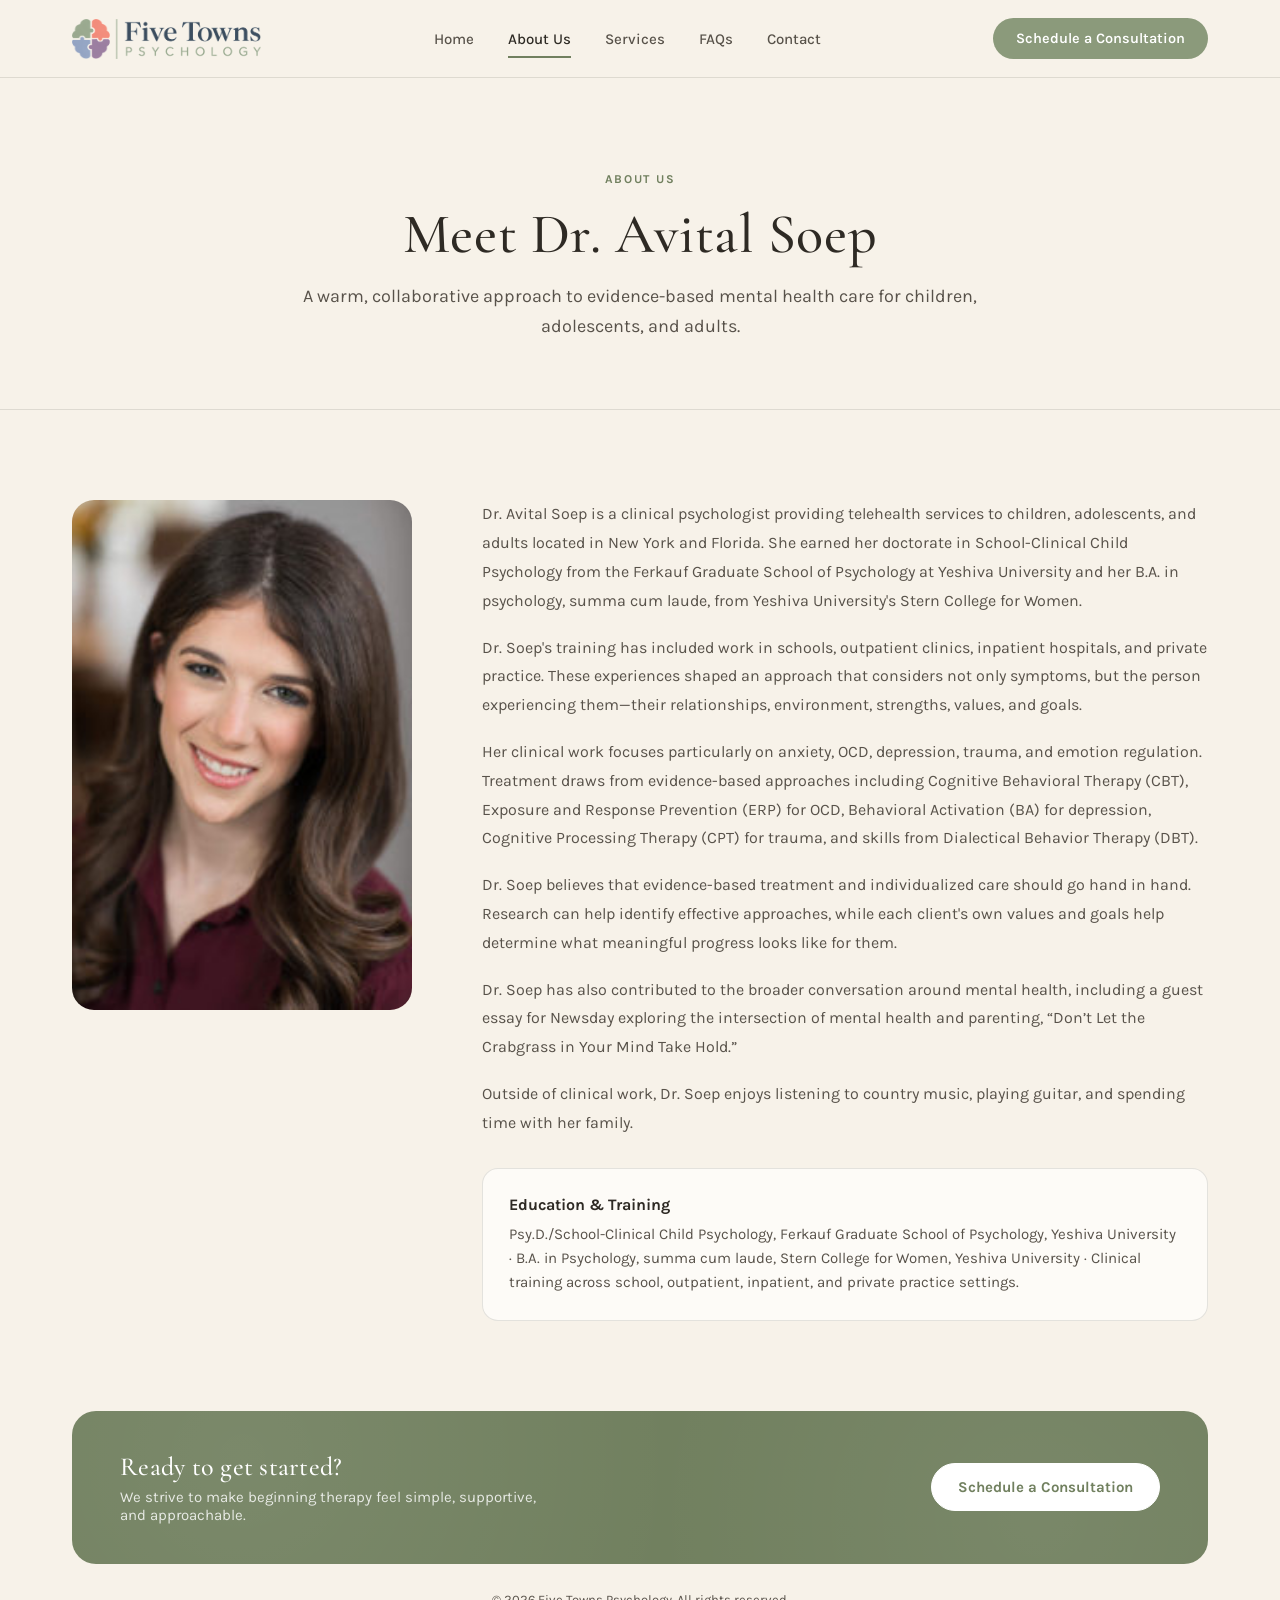
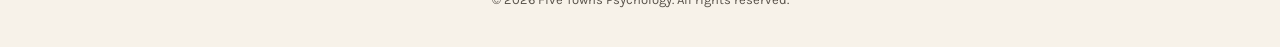
==== about-us/index.html @ 7be4a31a "Initial commit via Netlify [skip ci]" ====
<!doctype html>
<html lang="en">
<head>
<meta charset="UTF-8" />
<meta name="viewport" content="width=device-width, initial-scale=1.0" />
<title>About Us | Five Towns Psychology</title>
<meta name="description" content="Meet Dr. Avital Soep, a clinical psychologist providing telehealth services to children, adolescents, and adults in New York and Florida." />
<link rel="preconnect" href="https://fonts.googleapis.com">
<link rel="preconnect" href="https://fonts.gstatic.com" crossorigin>
<link href="https://fonts.googleapis.com/css2?family=Cormorant+Garamond:ital,wght@0,400;0,500;0,600;1,400&family=Karla:wght@400;500;600;700&display=swap" rel="stylesheet">
<link rel="stylesheet" href="/assets/site.css">
<link rel="icon" href="/favicon.ico" sizes="any">
<link rel="icon" href="/assets/icon-192.png" type="image/png" sizes="192x192">
<link rel="apple-touch-icon" href="/apple-touch-icon.png">
</head>
<body>

<header>
  <div class="nav">
    <a class="brand" href="/">
      <img class="brand-logo" src="/assets/logo.png" alt="Five Towns Psychology">
    </a>
    <nav class="nav-links">
      <a href="/">Home</a>
      <a href="/about-us/" class="active">About Us</a>
      <a href="/services/">Services</a>
      <a href="/faq/">FAQs</a>
      <a href="/contact/">Contact</a>
    </nav>
    <div class="nav-cta">
      <a href="/contact/" class="btn btn-primary btn-header"><span class="long">Schedule a Consultation</span><span class="short">Schedule</span></a>
      <button class="menu-toggle" aria-label="Open menu" aria-expanded="false" aria-controls="mobile-menu">
        <svg viewBox="0 0 24 24" fill="none" stroke="currentColor" stroke-width="1.8"><path d="M3 6h18M3 12h18M3 18h18"/></svg>
      </button>
    </div>
  </div>
  <nav id="mobile-menu" class="mobile-menu" aria-label="Mobile navigation">
    <a href="/">Home</a>
    <a href="/about-us/">About Us</a>
    <a href="/services/">Services</a>
    <a href="/faq/">FAQs</a>
    <a href="/contact/">Contact</a>
  </nav>
</header>

<main>

  <section class="page-hero">
    <div class="wrap">
      <p class="eyebrow">About Us</p>
      <h1>Meet Dr. Avital Soep</h1>
      <p>A warm, collaborative approach to evidence-based mental health care for children, adolescents, and adults.</p>
    </div>
  </section>

  <section class="about">
    <div class="wrap about-grid">
      <div class="portrait">
        <img src="/Avital-Headshot-1-200x300.jpg" alt="Dr. Avital Soep">
      </div>
      <div class="about-copy">
        <p>Dr. Avital Soep is a clinical psychologist providing telehealth services to children, adolescents, and adults located in New York and Florida. She earned her doctorate in School-Clinical Child Psychology from the Ferkauf Graduate School of Psychology at Yeshiva University and her B.A. in psychology, summa cum laude, from Yeshiva University's Stern College for Women.</p>
        <p>Dr. Soep's training has included work in schools, outpatient clinics, inpatient hospitals, and private practice. These experiences shaped an approach that considers not only symptoms, but the person experiencing them&mdash;their relationships, environment, strengths, values, and goals.</p>
        <p>Her clinical work focuses particularly on anxiety, OCD, depression, trauma, and emotion regulation. Treatment draws from evidence-based approaches including Cognitive Behavioral Therapy (CBT), Exposure and Response Prevention (ERP) for OCD, Behavioral Activation (BA) for depression, Cognitive Processing Therapy (CPT) for trauma, and skills from Dialectical Behavior Therapy (DBT).</p>
        <p>Dr. Soep believes that evidence-based treatment and individualized care should go hand in hand. Research can help identify effective approaches, while each client's own values and goals help determine what meaningful progress looks like for them.</p>
        <p>Dr. Soep has also contributed to the broader conversation around mental health, including a guest essay for Newsday exploring the intersection of mental health and parenting, &ldquo;Don&rsquo;t Let the Crabgrass in Your Mind Take Hold.&rdquo;</p>
        <p>Outside of clinical work, Dr. Soep enjoys listening to country music, playing guitar, and spending time with her family.</p>

        <div class="credentials">
          <strong>Education &amp; Training</strong>
          <span>Psy.D./School-Clinical Child Psychology, Ferkauf Graduate School of Psychology, Yeshiva University &middot; B.A. in Psychology, summa cum laude, Stern College for Women, Yeshiva University &middot; Clinical training across school, outpatient, inpatient, and private practice settings.</span>
        </div>
      </div>
    </div>
  </section>

  <section class="wrap">
    <div class="cta-band">
      <div class="cta-band-inner">
        <div>
          <h3>Ready to get started?</h3>
          <p>We strive to make beginning therapy feel simple, supportive, and approachable.</p>
        </div>
        <a href="/contact/" class="btn btn-outline-light">Schedule a Consultation</a>
      </div>
    </div>
  </section>

</main>

<footer><div class="wrap">&copy; <span id="year"></span> Five Towns Psychology. All rights reserved.</div></footer>
<script src="/assets/site.js"></script>
</body>
</html>
---- assets/site.css ----
/* Five Towns Psychology — shared site styles */
:root{
  --cream:#F7F2E9; --cream-deep:#F0E9DA; --ink:#2E2A24; --ink-soft:#58524A;
  --sage:#8B9A7B; --sage-deep:#71805F; --lavender:#8C7DB5; --terracotta:#D2745C;
  --slate-blue:#7C93B0; --line:rgba(46,42,36,.12); --paper:#FDFBF7;
}
*{box-sizing:border-box}
html{scroll-behavior:smooth}
body{margin:0;font-family:'Karla',sans-serif;color:var(--ink);background:var(--cream);-webkit-font-smoothing:antialiased}
h1,h2,h3,.serif{font-family:'Cormorant Garamond',serif;font-weight:500;letter-spacing:.01em;margin:0}
a{color:inherit;text-decoration:none}
img{display:block;max-width:100%}
.wrap{max-width:1200px;margin:0 auto;padding:0 32px}
.eyebrow{font-size:12px;font-weight:700;letter-spacing:.14em;text-transform:uppercase;color:var(--sage-deep)}
.section-head{max-width:720px}
.section-head h2{font-size:40px;margin:10px 0 18px}
.lede{font-size:17px;color:var(--ink-soft);line-height:1.7}

/* Buttons */
.btn{display:inline-flex;align-items:center;justify-content:center;gap:8px;padding:14px 26px;border-radius:999px;font-size:15px;font-weight:600;font-family:'Karla',sans-serif;cursor:pointer;border:1px solid transparent;transition:transform .15s ease,box-shadow .15s ease,background .15s ease,color .15s ease;white-space:nowrap}
.btn:hover{transform:translateY(-1px)}
.btn-primary{background:var(--sage);color:#fff}
.btn-primary:hover{background:var(--sage-deep);box-shadow:0 8px 20px -8px rgba(113,128,95,.55)}
.btn-outline{background:transparent;border-color:var(--line);color:var(--ink)}
.btn-outline:hover{border-color:var(--sage-deep);color:var(--sage-deep)}
.btn-outline-light{background:transparent;border-color:rgba(255,255,255,.55);color:#fff}
.btn-outline-light:hover{background:rgba(255,255,255,.12)}
.btn-sm{padding:10px 20px;font-size:14px}

/* Header / nav */
header{position:sticky;top:0;z-index:50;background:rgba(247,242,233,.92);backdrop-filter:blur(10px);border-bottom:1px solid var(--line)}
.nav{display:flex;align-items:center;justify-content:space-between;padding:18px 32px;max-width:1200px;margin:0 auto}
.brand{display:flex;align-items:center;gap:12px}
.brand-logo{height:40px;width:auto;display:block}
.nav-links{display:flex;align-items:center;gap:34px;font-size:15px;font-weight:500}
.nav-links a{position:relative;padding:6px 0;color:var(--ink-soft);transition:color .15s ease}
.nav-links a:hover{color:var(--ink)}
.nav-links a.active{color:var(--ink)}
.nav-links a.active::after{content:"";position:absolute;left:0;right:0;bottom:-4px;height:2px;background:var(--sage-deep)}
.nav-cta{display:flex;align-items:center;gap:18px}
.btn-header .short{display:none}
.btn-header{padding:11px 22px;font-size:14.5px}
.menu-toggle{display:none;background:none;border:none;cursor:pointer;padding:6px;color:var(--ink)}
.menu-toggle svg{width:26px;height:26px}
.mobile-menu{display:none}
.mobile-menu.open{display:block;position:absolute;top:100%;left:0;right:0;background:rgba(247,242,233,.98);backdrop-filter:blur(10px);border-bottom:1px solid var(--line);padding:8px 20px 20px;box-shadow:0 12px 25px -20px rgba(46,42,36,.4)}
.mobile-menu a{display:block;padding:14px 4px;border-bottom:1px solid var(--line);font-size:16px;color:var(--ink-soft)}
.mobile-menu a:last-child{border-bottom:0}
.mobile-menu .mobile-book{margin-top:14px;text-align:center;background:var(--sage);color:#fff;border-radius:999px;border:0}

/* Generic page hero (About / Services / FAQ / Contact) */
.page-hero{padding:82px 0 68px;text-align:center;border-bottom:1px solid var(--line)}
.page-hero h1{font-size:56px;margin:14px 0}
.page-hero p:last-child{max-width:680px;margin:0 auto;color:var(--ink-soft);font-size:18px;line-height:1.65}

/* Home hero */
.hero{padding:64px 0 0}
.hero-grid{display:grid;grid-template-columns:1fr 1fr;gap:56px;align-items:center}
.hero h1{font-size:54px;line-height:1.1;margin:18px 0 22px}
.hero p.lead{font-size:18px;color:var(--ink-soft);line-height:1.7;max-width:460px;margin-bottom:28px}
.hero-actions{display:flex;gap:16px;flex-wrap:wrap}
.hero-photo{position:relative;border-radius:22px;overflow:hidden;aspect-ratio:4/3.1;background:var(--cream-deep)}
.hero-photo img{width:100%;height:100%;object-fit:cover}

/* Intro / lede block under hero */
.intro{padding:56px 0 0}
.intro .wrap{max-width:860px}
.intro p{font-size:17px;color:var(--ink-soft);line-height:1.8;margin:0 0 20px}
.intro p:last-child{margin-bottom:0}

/* Trust strip */
.trust{background:var(--cream-deep);border-top:1px solid var(--line);border-bottom:1px solid var(--line);margin-top:64px}
.trust-grid{display:grid;grid-template-columns:repeat(4,1fr);padding:40px 0}
.trust-item{display:flex;gap:16px;align-items:flex-start;padding:0 24px;border-left:1px solid var(--line)}
.trust-item:first-child{border-left:none;padding-left:0}
.trust-icon{width:46px;height:46px;flex:none;border-radius:50%;display:flex;align-items:center;justify-content:center;font-size:19px}
.trust-item h3{font-family:'Karla',sans-serif;font-weight:700;font-size:15px;margin-bottom:4px}
.trust-item p{font-size:14px;color:var(--ink-soft);line-height:1.5;margin:0}

/* Goals / values section */
.goals{padding:90px 0}
.goals .wrap{max-width:860px}
.goals h2{font-size:40px;margin:10px 0 24px}
.goals p{font-size:17px;color:var(--ink-soft);line-height:1.8;margin:0 0 20px}
.goals p:last-child{margin-bottom:0}

/* Specialty deep-dive blocks */
.specialty-section{padding:20px 0 90px}
.specialty-section>.wrap>.section-head{margin:0 auto 50px;text-align:center;max-width:680px}
.specialty{display:grid;grid-template-columns:120px 1fr;gap:36px;padding:38px 0;border-top:1px solid var(--line)}
.specialty:first-of-type{border-top:1px solid var(--line)}
.specialty-icon{width:84px;height:84px;border-radius:50%;display:flex;align-items:center;justify-content:center;flex:none}
.specialty-icon svg{width:36px;height:36px}
.specialty h3{font-size:30px;margin-bottom:14px}
.specialty p{font-size:16px;color:var(--ink-soft);line-height:1.75;margin:0 0 16px}
.specialty .btn{margin-top:8px}

/* Lifespan cards */
.lifespan{background:var(--cream-deep);padding:90px 0}
.lifespan>.wrap>.section-head{margin:0 auto 50px;text-align:center;max-width:680px}
.lifespan-grid{display:grid;grid-template-columns:repeat(3,1fr);gap:24px}
.lifespan-card{background:var(--paper);border:1px solid var(--line);border-radius:18px;padding:34px 30px}
.lifespan-card h3{font-size:26px;margin-bottom:14px}
.lifespan-card p{font-size:15px;color:var(--ink-soft);line-height:1.7;margin:0 0 14px}
.lifespan-card p:last-child{margin-bottom:0}

/* Our Approach */
.approach{padding:90px 0}
.approach>.wrap>.section-head{margin:0 auto 46px;text-align:center;max-width:680px}
.approach-grid{display:grid;grid-template-columns:repeat(3,1fr);gap:24px;margin-bottom:40px}
.approach-card{padding:0}
.approach-card .num{font-family:'Cormorant Garamond',serif;font-size:34px;color:var(--sage-deep);margin-bottom:10px;display:block}
.approach-card p{font-size:15.5px;color:var(--ink-soft);line-height:1.7;margin:0}
.approach-quote{text-align:center;font-family:'Cormorant Garamond',serif;font-style:italic;font-size:26px;color:var(--ink);max-width:620px;margin:0 auto}

/* Virtual / telehealth */
.virtual{padding:20px 0 96px}
.virtual-grid{display:grid;grid-template-columns:.95fr 1.05fr;gap:64px;align-items:center;background:var(--cream-deep);border-radius:28px;padding:56px;position:relative;overflow:hidden}
.virtual-photo{border-radius:18px;overflow:hidden;aspect-ratio:4/3.3;background:var(--paper)}
.virtual-photo img{width:100%;height:100%;object-fit:cover}
.virtual-copy h2{font-size:38px;line-height:1.14;margin:12px 0 16px}
.virtual-copy p{color:var(--ink-soft);line-height:1.7;font-size:16px;max-width:460px;margin-bottom:18px}
.virtual-copy p:last-of-type{margin-bottom:0}
.virtual-tagline{font-family:'Cormorant Garamond',serif;font-style:italic;font-size:20px;color:var(--ink);margin-top:22px}

/* Founder teaser (home) */
.founder{padding:0 0 80px}
.founder-row{display:grid;grid-template-columns:220px 1fr;gap:44px;align-items:center}
.founder-photo{width:220px;height:220px;border-radius:18px;overflow:hidden;background:var(--cream-deep)}
.founder-photo img{width:100%;height:100%;object-fit:cover}
.founder-copy h2{font-size:32px;margin:8px 0 14px}
.founder-copy p{color:var(--ink-soft);line-height:1.65;font-size:15.5px;max-width:620px;margin:0 0 20px;border-left:2px solid var(--line);padding-left:22px}

/* About page */
.about{padding:90px 0}
.about-grid{display:grid;grid-template-columns:340px 1fr;gap:70px;align-items:start}
.portrait{border-radius:22px;overflow:hidden;background:var(--cream-deep)}
.portrait img{width:100%;display:block}
.about-copy p{font-size:16px;color:var(--ink-soft);line-height:1.8;margin:0 0 18px}
.about-copy p:last-child{margin-bottom:0}
.credentials{margin-top:30px;padding:26px;background:var(--paper);border:1px solid var(--line);border-radius:16px}
.credentials strong{display:block;margin-bottom:8px}
.credentials span{color:var(--ink-soft);font-size:15px;line-height:1.6}

/* Services page */
.svc-list{padding:60px 0}
.svc-block{padding:34px 0;border-top:1px solid var(--line)}
.svc-block:first-child{border-top:1px solid var(--line)}
.svc-block h2{font-size:30px;margin-bottom:16px}
.svc-block p{font-size:16px;color:var(--ink-soft);line-height:1.75;margin:0 0 14px}
.svc-block p:last-child{margin-bottom:0}
.svc-bullets{list-style:none;margin:18px 0;padding:0;display:flex;flex-direction:column;gap:10px}
.svc-bullets li{font-size:16px;color:var(--ink-soft);line-height:1.6;padding-left:26px;position:relative}
.svc-bullets li::before{content:"";position:absolute;left:0;top:9px;width:8px;height:8px;border-radius:50%;background:var(--sage)}

/* FAQ accordion (shared) */
.faqs{padding:72px 0 90px}
.faqs .wrap{max-width:900px}
.faq{background:var(--paper);border:1px solid var(--line);border-radius:14px;margin-bottom:14px;overflow:hidden}
.faq summary{cursor:pointer;list-style:none;padding:24px 28px;font-family:'Cormorant Garamond',serif;font-size:23px;font-weight:500;display:flex;align-items:center;justify-content:space-between;gap:20px}
.faq summary::-webkit-details-marker{display:none}
.faq summary::after{content:'+';font-family:'Karla',sans-serif;font-size:24px;color:var(--sage-deep);font-weight:400;flex:none}
.faq[open] summary::after{content:'\2212'}
.answer{padding:0 28px 26px;color:var(--ink-soft);font-size:16px;line-height:1.75}
.answer p{margin:0 0 12px}
.answer p:last-child{margin-bottom:0}
.faq-group-label{font-family:'Cormorant Garamond',serif;font-size:22px;margin:46px 0 18px}
.faq-group-label:first-child{margin-top:0}

/* Contact page */
.contact-wrap{padding:70px 0 90px}
.contact-grid{display:grid;grid-template-columns:1fr 1fr;gap:60px;align-items:start}
.contact-copy p{font-size:16px;color:var(--ink-soft);line-height:1.8;margin:0 0 18px}
.contact-details{margin-top:30px;padding:28px;background:var(--paper);border:1px solid var(--line);border-radius:16px}
.contact-details a{color:var(--sage-deep);font-weight:600}
.contact-details .row{display:flex;justify-content:space-between;gap:16px;padding:10px 0;border-top:1px solid var(--line)}
.contact-details .row:first-child{border-top:none;padding-top:0}
.contact-note{margin-top:22px;font-size:13.5px;color:var(--ink-soft);line-height:1.6}

/* CTA band + booking */
.cta-band{background:var(--sage-deep);background-image:radial-gradient(circle at 15% 30%,rgba(255,255,255,.07),transparent 45%),radial-gradient(circle at 85% 70%,rgba(255,255,255,.06),transparent 40%);color:#fff;border-radius:24px;margin:0 auto 0;max-width:1200px;padding:40px 48px}
.cta-band-inner{display:flex;align-items:center;justify-content:space-between;gap:24px;flex-wrap:wrap}
.cta-band h3{font-size:26px;margin-bottom:6px}
.cta-band p{margin:0;color:rgba(255,255,255,.82);font-size:15px;max-width:440px}
.cta-band .btn-outline-light{background:#fff;color:var(--sage-deep);border-color:#fff;font-weight:700}
.cta-band .btn-outline-light:hover{background:rgba(255,255,255,.9)}
.booking-section{padding:0 0 80px}
.booking-embed{margin-top:32px;width:100%;min-height:700px;border:0;border-radius:16px;background:#fff}

footer{text-align:center;padding:28px 0 40px;font-size:13px;color:var(--ink-soft)}

@media (max-width:980px){
  .nav-links{display:none}
  .menu-toggle{display:block}
  .hero-grid{grid-template-columns:1fr}
  .hero h1{font-size:40px}
  .hero-photo{order:-1}
  .trust-grid{grid-template-columns:repeat(2,1fr);gap:28px 0}
  .trust-item{border-left:none;padding-left:0}
  .specialty{grid-template-columns:1fr;text-align:left}
  .lifespan-grid{grid-template-columns:1fr}
  .approach-grid{grid-template-columns:1fr;gap:28px}
  .virtual-grid{grid-template-columns:1fr;padding:36px 28px}
  .founder-row{grid-template-columns:1fr;text-align:center}
  .founder-photo{margin:0 auto}
  .founder-copy p{border-left:none;padding-left:0}
  .cta-band-inner{justify-content:center;text-align:center}
  .about-grid{grid-template-columns:1fr}
  .portrait{max-width:340px;margin:0 auto}
  .contact-grid{grid-template-columns:1fr}
}
@media (max-width:620px){
  .wrap{padding:0 20px}
  .nav{padding:14px 20px}
  .brand-logo{height:30px}
  .nav-cta{gap:8px}
  .btn-header{padding:9px 16px;font-size:14px}
  .btn-header .long{display:none}
  .btn-header .short{display:inline}
  .hero h1{font-size:34px}
  .page-hero{padding:60px 0 48px}
  .page-hero h1{font-size:40px}
  .trust-grid{grid-template-columns:1fr}
  .specialty-icon{width:64px;height:64px}
  .specialty-icon svg{width:28px;height:28px}
  .svc-block h2{font-size:26px}
  .booking-embed{min-height:800px}
  .faq summary{font-size:20px;padding:20px}
  .answer{padding:0 20px 22px}
}
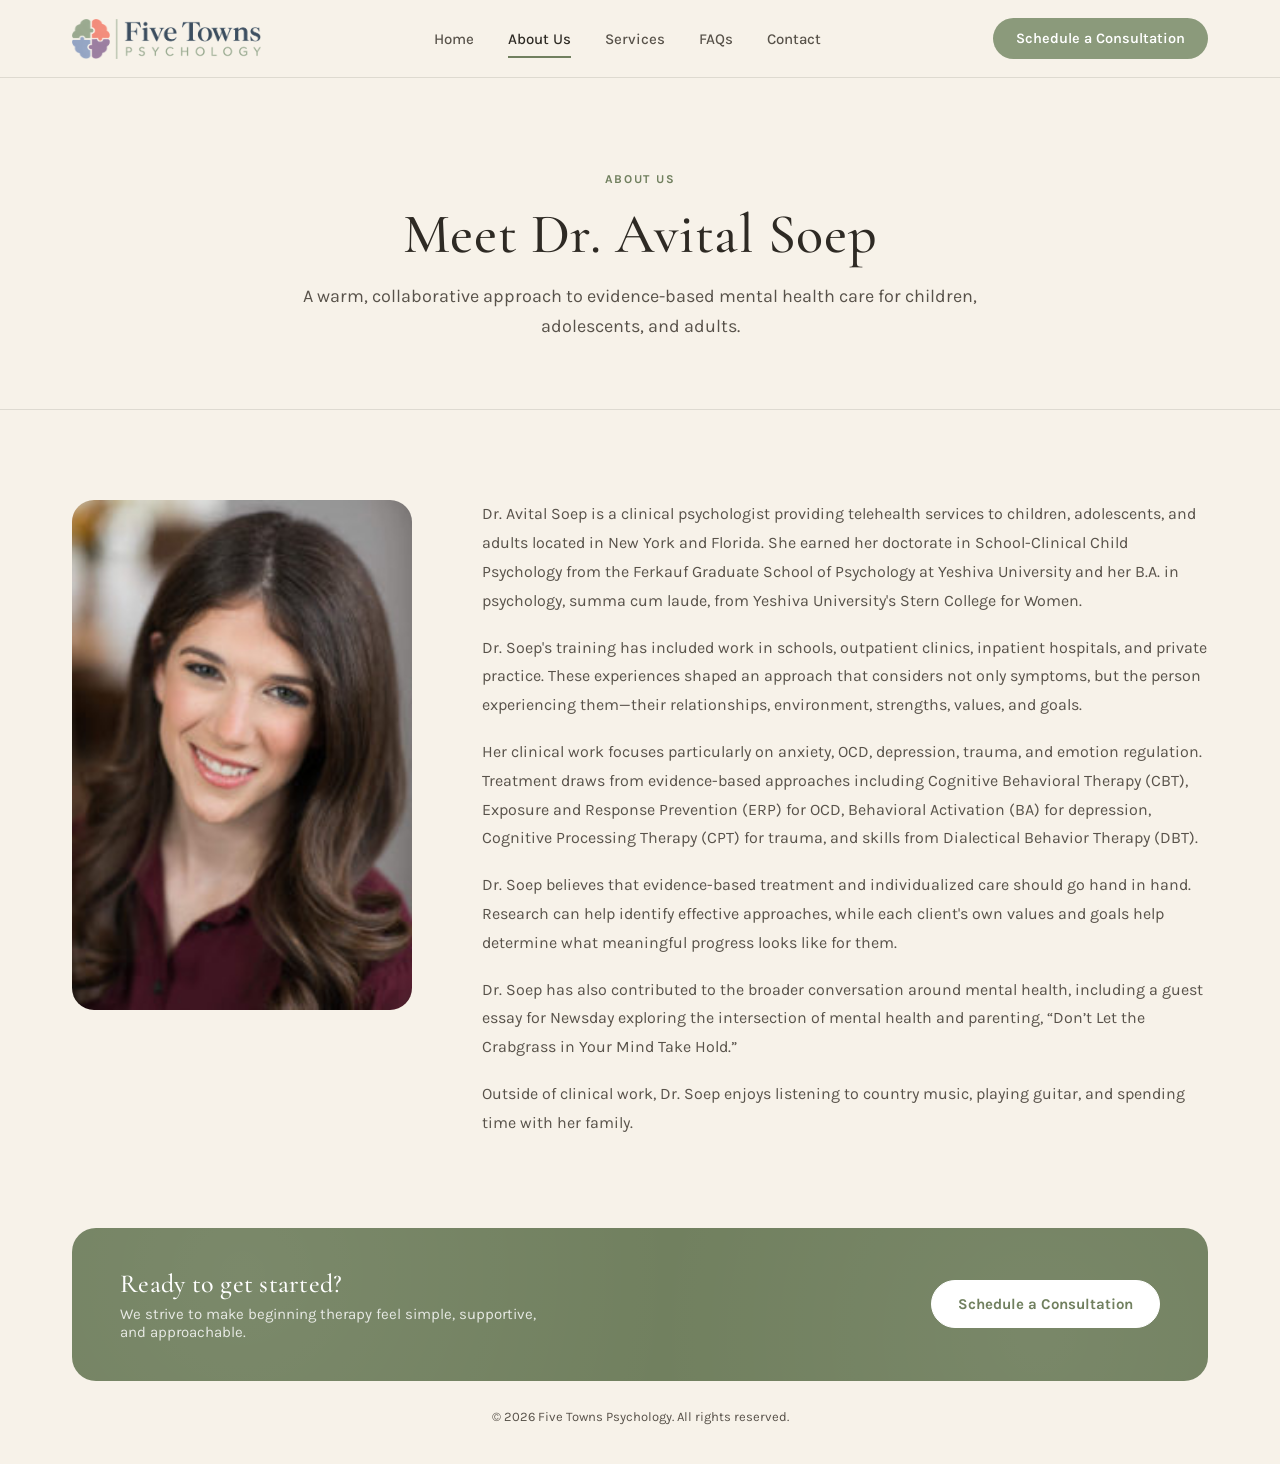
==== commit 1e08f510: "Remove credentials section from about us page Removed the credentials section from the about us page" ====
--- a/about-us/index.html
+++ b/about-us/index.html
@@ -66,10 +66,7 @@
         <p>Dr. Soep has also contributed to the broader conversation around mental health, including a guest essay for Newsday exploring the intersection of mental health and parenting, &ldquo;Don&rsquo;t Let the Crabgrass in Your Mind Take Hold.&rdquo;</p>
         <p>Outside of clinical work, Dr. Soep enjoys listening to country music, playing guitar, and spending time with her family.</p>
 
-        <div class="credentials">
-          <strong>Education &amp; Training</strong>
-          <span>Psy.D./School-Clinical Child Psychology, Ferkauf Graduate School of Psychology, Yeshiva University &middot; B.A. in Psychology, summa cum laude, Stern College for Women, Yeshiva University &middot; Clinical training across school, outpatient, inpatient, and private practice settings.</span>
-        </div>
+        
       </div>
     </div>
   </section>
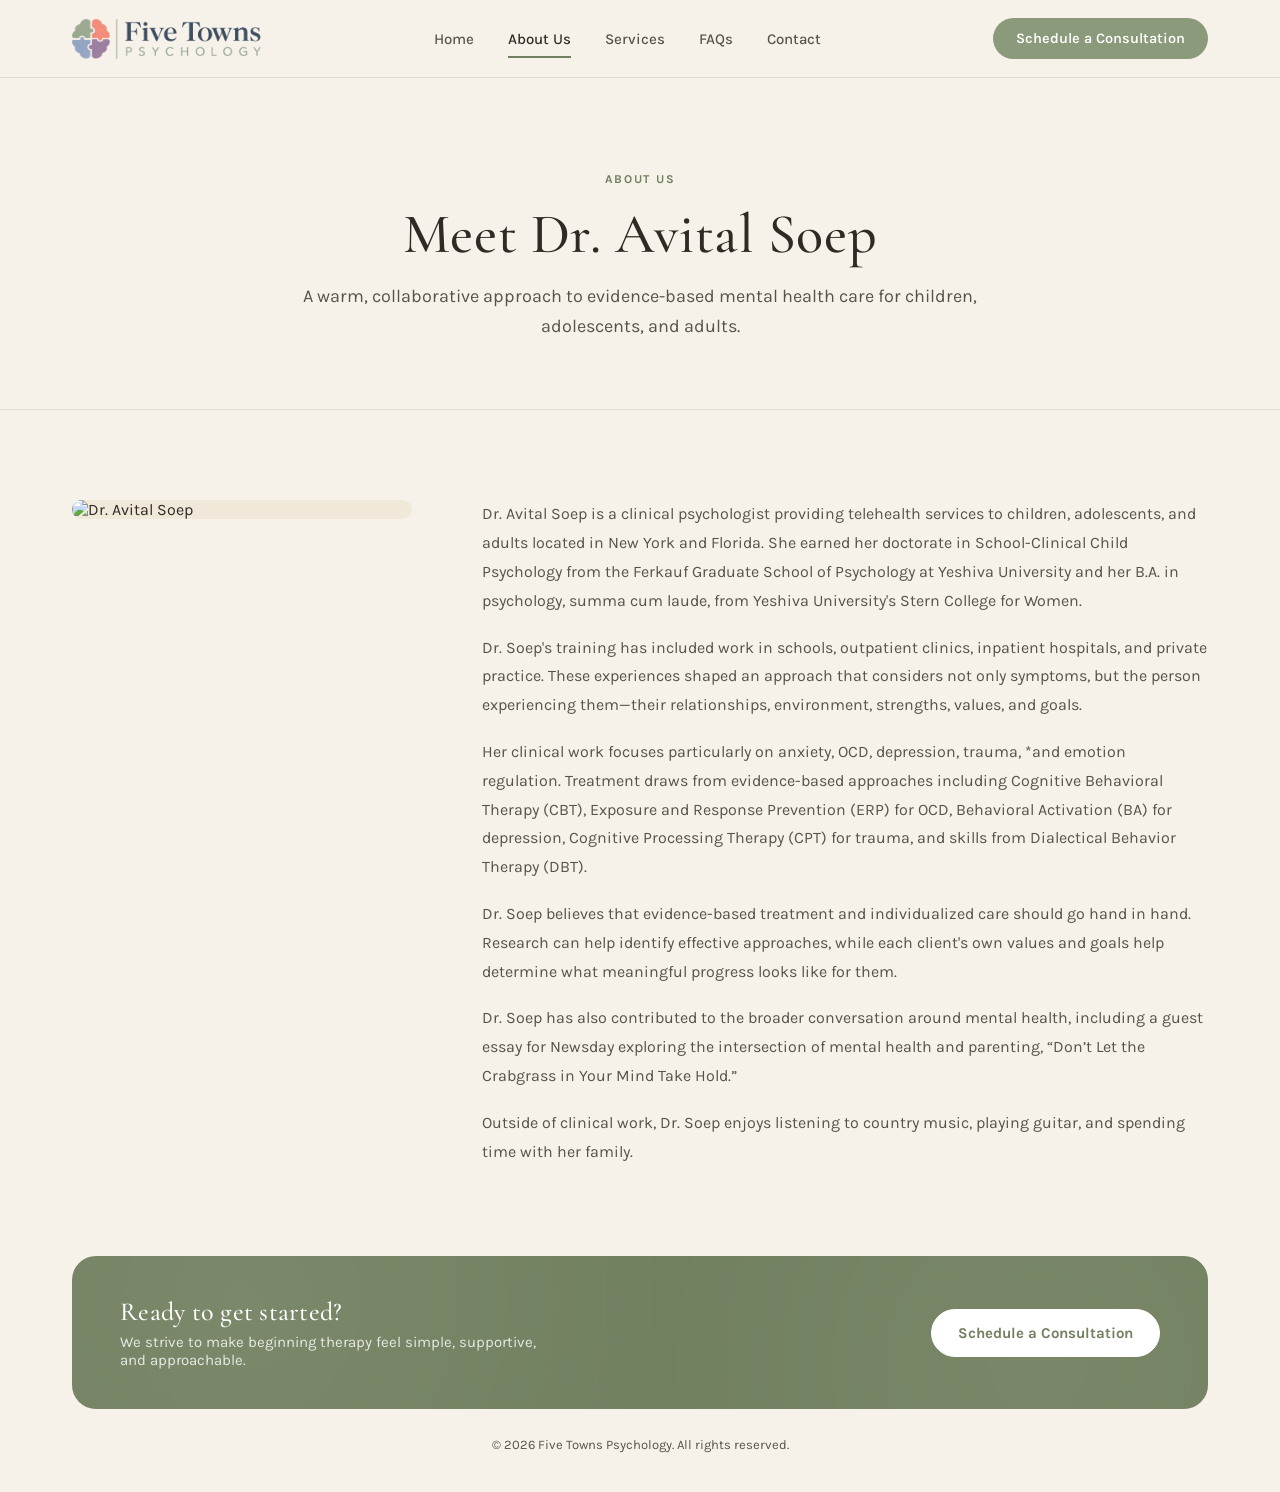
==== commit 96d250ee: "Update image source and format text in about-us section Updated the image source for Dr. Avital Soep" ====
--- a/about-us/index.html
+++ b/about-us/index.html
@@ -56,12 +56,12 @@
   <section class="about">
     <div class="wrap about-grid">
       <div class="portrait">
-        <img src="/Avital-Headshot-1-200x300.jpg" alt="Dr. Avital Soep">
+        <img src="https://raw.githubusercontent.com/mattpolanieckidev/5tpsych/refs/heads/main/IMG-20261026-WA0046.jpg?token=GHSAT0AAAAAAENWWNR4KFGHZX7YXTY7YZI22XHKSBQ" alt="Dr. Avital Soep">
       </div>
       <div class="about-copy">
         <p>Dr. Avital Soep is a clinical psychologist providing telehealth services to children, adolescents, and adults located in New York and Florida. She earned her doctorate in School-Clinical Child Psychology from the Ferkauf Graduate School of Psychology at Yeshiva University and her B.A. in psychology, summa cum laude, from Yeshiva University's Stern College for Women.</p>
         <p>Dr. Soep's training has included work in schools, outpatient clinics, inpatient hospitals, and private practice. These experiences shaped an approach that considers not only symptoms, but the person experiencing them&mdash;their relationships, environment, strengths, values, and goals.</p>
-        <p>Her clinical work focuses particularly on anxiety, OCD, depression, trauma, and emotion regulation. Treatment draws from evidence-based approaches including Cognitive Behavioral Therapy (CBT), Exposure and Response Prevention (ERP) for OCD, Behavioral Activation (BA) for depression, Cognitive Processing Therapy (CPT) for trauma, and skills from Dialectical Behavior Therapy (DBT).</p>
+        <p>Her clinical work focuses particularly on anxiety, OCD, depression, trauma, *and emotion regulation. Treatment draws from evidence-based approaches including Cognitive Behavioral Therapy (CBT), Exposure and Response Prevention (ERP) for OCD, Behavioral Activation (BA) for depression, Cognitive Processing Therapy (CPT) for trauma, and skills from Dialectical Behavior Therapy (DBT).</p>
         <p>Dr. Soep believes that evidence-based treatment and individualized care should go hand in hand. Research can help identify effective approaches, while each client's own values and goals help determine what meaningful progress looks like for them.</p>
         <p>Dr. Soep has also contributed to the broader conversation around mental health, including a guest essay for Newsday exploring the intersection of mental health and parenting, &ldquo;Don&rsquo;t Let the Crabgrass in Your Mind Take Hold.&rdquo;</p>
         <p>Outside of clinical work, Dr. Soep enjoys listening to country music, playing guitar, and spending time with her family.</p>
